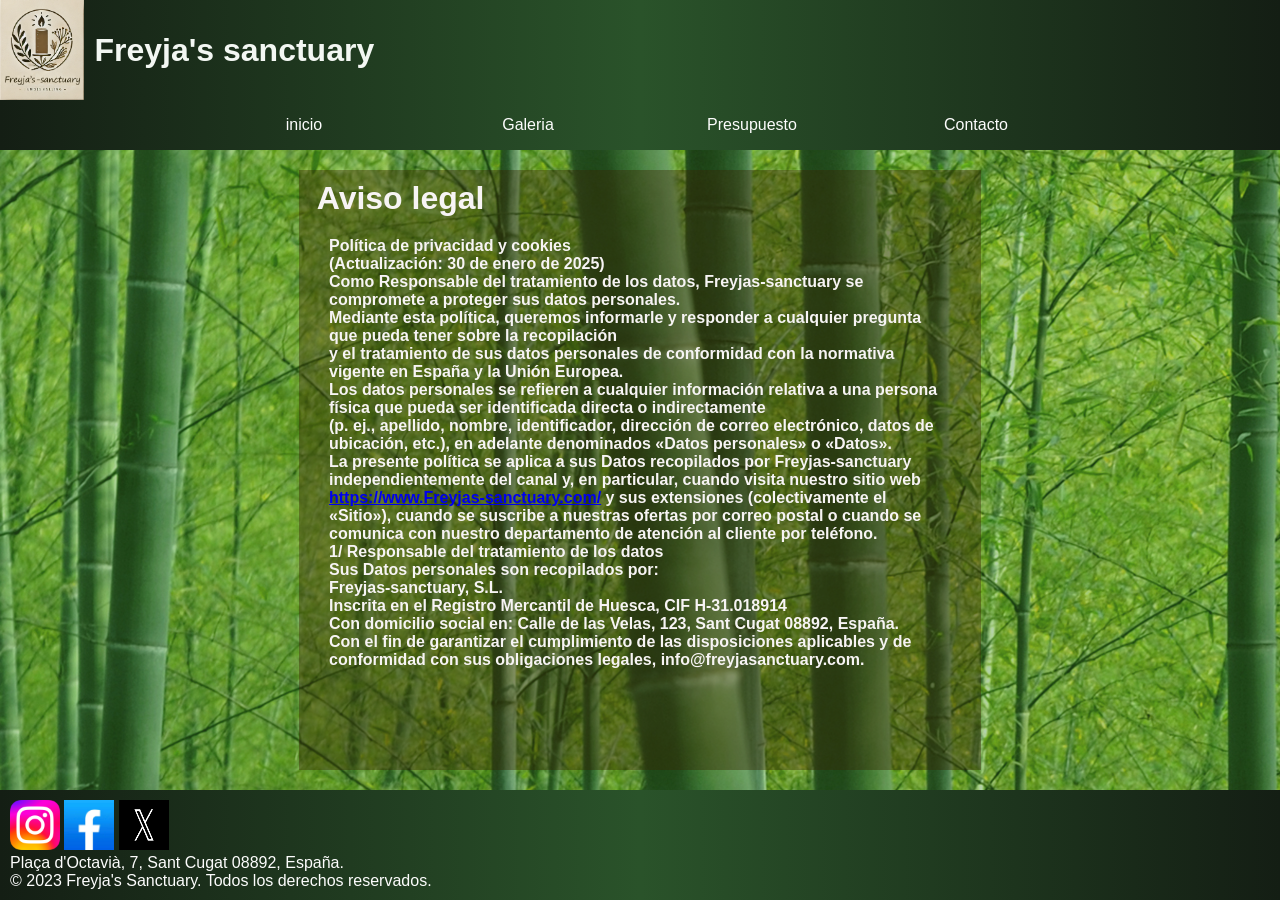
==== views/avisoLegal.html @ cc0dfbd9 "Add files via upload" ====
<!DOCTYPE html>
<html lang="es">
<head>
    <meta charset="UTF-8">
    <meta name="viewport" content="width=device-width, initial-scale=1.0">
    <link rel="stylesheet" href="../css/estilos.css">
    <script src="../js/script.js" defer></script>
    <title>Freyja's Sanctuary</title>
</head>
<body>
    <header>
        <div class="logoCont">
            <img class="logo" src="../imagenes/logo.png" alt="Logo de Freyja's sanctuary" width="84" height="100">
            <h1>Freyja's sanctuary</h1>
        </div>
    </header>

    <nav>
        <div class="navbar">
            <a href="../index.html">inicio</a>
            <a href="galeria.html">Galeria</a>
            <a href="presupuesto.html">Presupuesto</a>
            <a href="contacto.html">Contacto</a>
        </div>
    </nav>

    <div class="contPresu">
        <div class="divCont">
         <h1><b>&nbsp;Aviso legal</b></h1>
            <p class="plegal">Política de privacidad y cookies <br>
                (Actualización: 30 de enero de 2025)<br>
                
                Como Responsable del tratamiento de los datos, Freyjas-sanctuary se compromete a proteger sus datos personales.<br>
                Mediante esta política, queremos informarle y responder a cualquier pregunta que pueda tener sobre la recopilación <br>
                y el tratamiento de sus datos personales de conformidad con la normativa vigente en España y la Unión Europea. <br>
                Los datos personales se refieren a cualquier información relativa a una persona física que pueda ser identificada directa o indirectamente <br>
                (p. ej., apellido, nombre, identificador, dirección de correo electrónico, datos de ubicación, etc.), en adelante denominados «Datos personales» o «Datos». <br>
                La presente política se aplica a sus Datos recopilados por Freyjas-sanctuary independientemente del canal y, en particular, cuando visita nuestro sitio web <a href="../Index.html">https://www.Freyjas-sanctuary.com/</a> y sus extensiones (colectivamente el «Sitio»), cuando se suscribe a nuestras ofertas por correo postal o cuando se comunica con nuestro departamento de atención al cliente por teléfono.<br>                    
                
                1/ Responsable del tratamiento de los datos<br>
                Sus Datos personales son recopilados por: <br>
                Freyjas-sanctuary, S.L.<br>
                Inscrita en el Registro Mercantil de Huesca, CIF H-31.018914<br> 
                Con domicilio social en: Calle de las Velas, 123, Sant Cugat 08892, España.<br> 
                Con el fin de garantizar el cumplimiento de las disposiciones aplicables y de conformidad con sus obligaciones legales, info@freyjasanctuary.com.<br>     
            </p>   <br><br><br>  
        </div>
    </div>

    <footer>
        <div>
            <a href="https://www.instagram.com/">
            <img src="../imagenes/Instagram_logo_2022.jpg.webp" alt="instagram" title="instagram" width="50" height="50">
            </a>
            <a href="https://www.facebook.com/">
            <img src="../imagenes/facebook.jpg" alt="facebook" title="facebook" width="50" height="50">
            </a>
            <a href="https://twitter.com/">
            <img src="../imagenes/twiter.png" alt="twitter" title="twitter" width="50" height="50">
            </a>
            <a href="contacto.html"><p>Plaça d'Octavià, 7, Sant Cugat 08892, España.</p></a>
            <a href="avisoLegal.html"><p>&copy; 2023 Freyja's Sanctuary. Todos los derechos reservados.</p></a>
        </div>
    </footer>
    
</body>
</html>
---- css/estilos.css ----
*{
    margin: 0;
    padding: 0;
    box-sizing: border-box;
}

body {    
    font-family: Arial, Helvetica, sans-serif;
    display: flex;
    flex-direction: column; /*header, nav, etc. en columna */
    background-image: url(../imagenes/fondoBambu.png);
    height: 100vh; 
    margin: 0;
    padding: 0;
}

header {  
    background: linear-gradient(to right, #141E14, #2A532A, #141E14);
    position: sticky;
    top: 0;
    height: 100px;
    z-index: 1000;
}

header h1 {
    margin-left: 10px;
    color: rgb(243, 247, 243);
}


nav{
    background: linear-gradient(to right, #141E14, #2A532A, #141E14);
    display: flex;
    width: 100%;
    justify-content: center;
    align-items: center;
    height: 50px;
    position: sticky;
    top: 100px;
    z-index: 999;
}

nav a{
    padding: 15px;
    width: 100%;
    color: rgb(253, 253, 253);
    text-decoration: none;
    text-align: center;
    align-self: center;
}
nav a:hover{
    background-color: #1EBD1E;
    color: rgb(20, 30, 20);
    text-decoration: none;
    text-align: center;
}

aside{
    flex: 10%;
    background-color: #f4f4f4; /* Color de fondo opcional */
    padding: 10px;
    box-shadow: 2px 0 5px rgba(0, 0, 0, 0.1); /* Sombra opcional */
}

main{
    flex: 90%; /* Ocupa el resto del espacio disponible */
    padding: 20px;
}

footer{
    background: linear-gradient(to right, #141E14, #2A532A, #141E14);
    width: 100%;
    padding: 10px;
    margin-top: auto; /* Empuja el footer al final */
}
footer a{
    color: rgb(253, 253, 253);
    text-decoration: none;
}

form{
    display: flex;
    flex-direction: column;
}

button, input[type="radio"]{ /*Cambia el cursor */
    cursor: pointer;
}
/*-----------CLASES-----------*/

.logoCont{
    display: flex;
    align-items: center;
}
.logo{
    height: 100px;
    width: 84.41px;
}
.navbar{
    display: flex;
    width: 70%;
    list-style: none;
    position: sticky;
}
.btN{
    padding: 10px 20px;
    margin: 5px;
    background-color: #4dbd2c;
    border: none;
    color: white;
    cursor: pointer;
    border-radius: 5px;
}
.btN.ocultar{
    background-color: #e62d2d;
}

.tituloSeccion{
    text-align:center;
    margin-top: 30px;
}
.selec{
    text-decoration: underline;
    color: #00E900;
}
.contenedorPrincipal {
    display: flex; /* Coloca el aside y el main en fila */
    flex-direction: row; /* Asegura que aside esté a la izquierda y main a la derecha */
    width: 100%;
    flex: 1;
    background-color: rgba(255,255,255,0.2);
}

.contenedor {
    display: flex;
    flex-wrap: wrap;
    justify-content: center;
    align-items: center;
    gap: 10px;
    margin-top: 20px;
}

.contenedor img {
    width: 150px;
    height: 200px;
    text-align: center;
    justify-content: center;
    align-items: center;
}
.velasGaleria {
    width: 100%;
    height: 100%;
    margin: 5px;
}

/*CLASES PRESUPUESTOS*/
.contPresu{
    display: flex;
    flex-direction: column;
    background-color: rgba(67, 143, 44, 0.4);
    flex: 1; /* Ocupa el espacio disponible */
    padding: 20px;
}
.contPresu form {
    margin-left: 20px;
    padding: 10px;
}
.contPresu h3{
    text-align: center;
    margin-bottom: 5px;
    padding-top: 15px;
    color: rgb(236, 235, 234);
}
.radio-linea { /*Hace que se alineen los radio buttons y el texto*/
    display: flex;
    align-items: center;
    gap: 10px;
    margin-bottom: 10px;
}

.formularios-container {
    display: flex;
    flex-direction: column;
    gap: 20px;
    width: 70%;
    color: rgb(247, 244, 244);
    background-color: rgba(56, 35, 4, 0.4);
    margin: 0 auto;
    justify-content: center;
    align-items: stretch;
}
.formularios-container .bloques-row {
    display: flex;
    gap: 100px;
    justify-content: center;
    width: 100%;
}
.formularios-container ul{
    list-style: none;
}
.formularios-container ul li{
    margin-left: 10px;
    padding: 2px;
    font-size: 13px;
}

.bloque-formulario1 {
    padding-top: 15px;
    padding-left: 150px;
    width: 500px;
    line-height: 1.4;
}
.bloque-formulario2 {
    flex: 1;
    min-width: 400px;
    margin-top: 20px;
    margin-left: 120px;
    padding-right: 20%;
    width: 30%;
    line-height: 1.3;
}
.bloque-formulario2 form {
    text-align: left;
}

.contPresu button[type="submit"], button[type="reset"] {
    border-radius: 20%;
    background-color: rgb(221, 221, 66);
    width: 80px;
    height: 20px;
    margin: 5px;
}

.contBoto {
    display: flex;
    flex-direction: row;
    gap: 10px;
    justify-content: flex-start;
    align-items: center;
}
.check {
    margin-top: 20px;
    font-size: 13px;
    color: rgb(0, 0, 0);
    text-decoration-line: underline;
    font-weight: bold;
}
.plegal{
    text-align: left;
    font-weight: bold;
    padding: 20px;
}
/*----------------CONTACTO*/
.divCont{
    font-family: Arial, Helvetica, sans-serif;
    width: 55%;
    height: 100%;
    padding: 10px;
    color: rgb(247, 244, 244);
    background-color: rgba(56, 35, 4, 0.4);
    margin: 0 auto;
    justify-content: center;
}

/*-------------IDENTIFICADORES-------------*/

#asidePresentacion{
    flex: 30%;
    padding: 20px;
}
#sections{
    flex: 70%;
    padding: 20px;
}

#galeriaIndex{
    align-items: center;
    display: flex;
} /* Ajustes para la estructura general con aside y main en fila */


#sobreNosotrosEmpresa{
    display: flex;
    flex-direction: column;
    text-align  : center;
}
#proyectos{
    display: flex;
    flex-direction: column;
    text-align  : center;
}
#noticiasRelacionadas{
    display: flex;
    flex-direction: column;
}
#conMap{
    color: black;
}
#map {
    width: 90%;
    height: 400px;  
    padding: 20px;
    margin: 10px;
}
#textBox {
    width: 100%;
    height: 100px;
    resize: vertical; /* Permite redimensionar verticalmente */
}

#cForm {
    display: flex;
    flex-direction: row;
    gap: 20px;
    width: 100%;
    margin: 0;
    align-items: flex-start;
}
/*
#cargarNoticia1, #cargarNoticia2 {
    padding: 10px 20px;
    margin: 5px;
    background-color: #4dbd2c;
    border: none;
    color: white;
    cursor: pointer;
    border-radius: 5px;
}*/
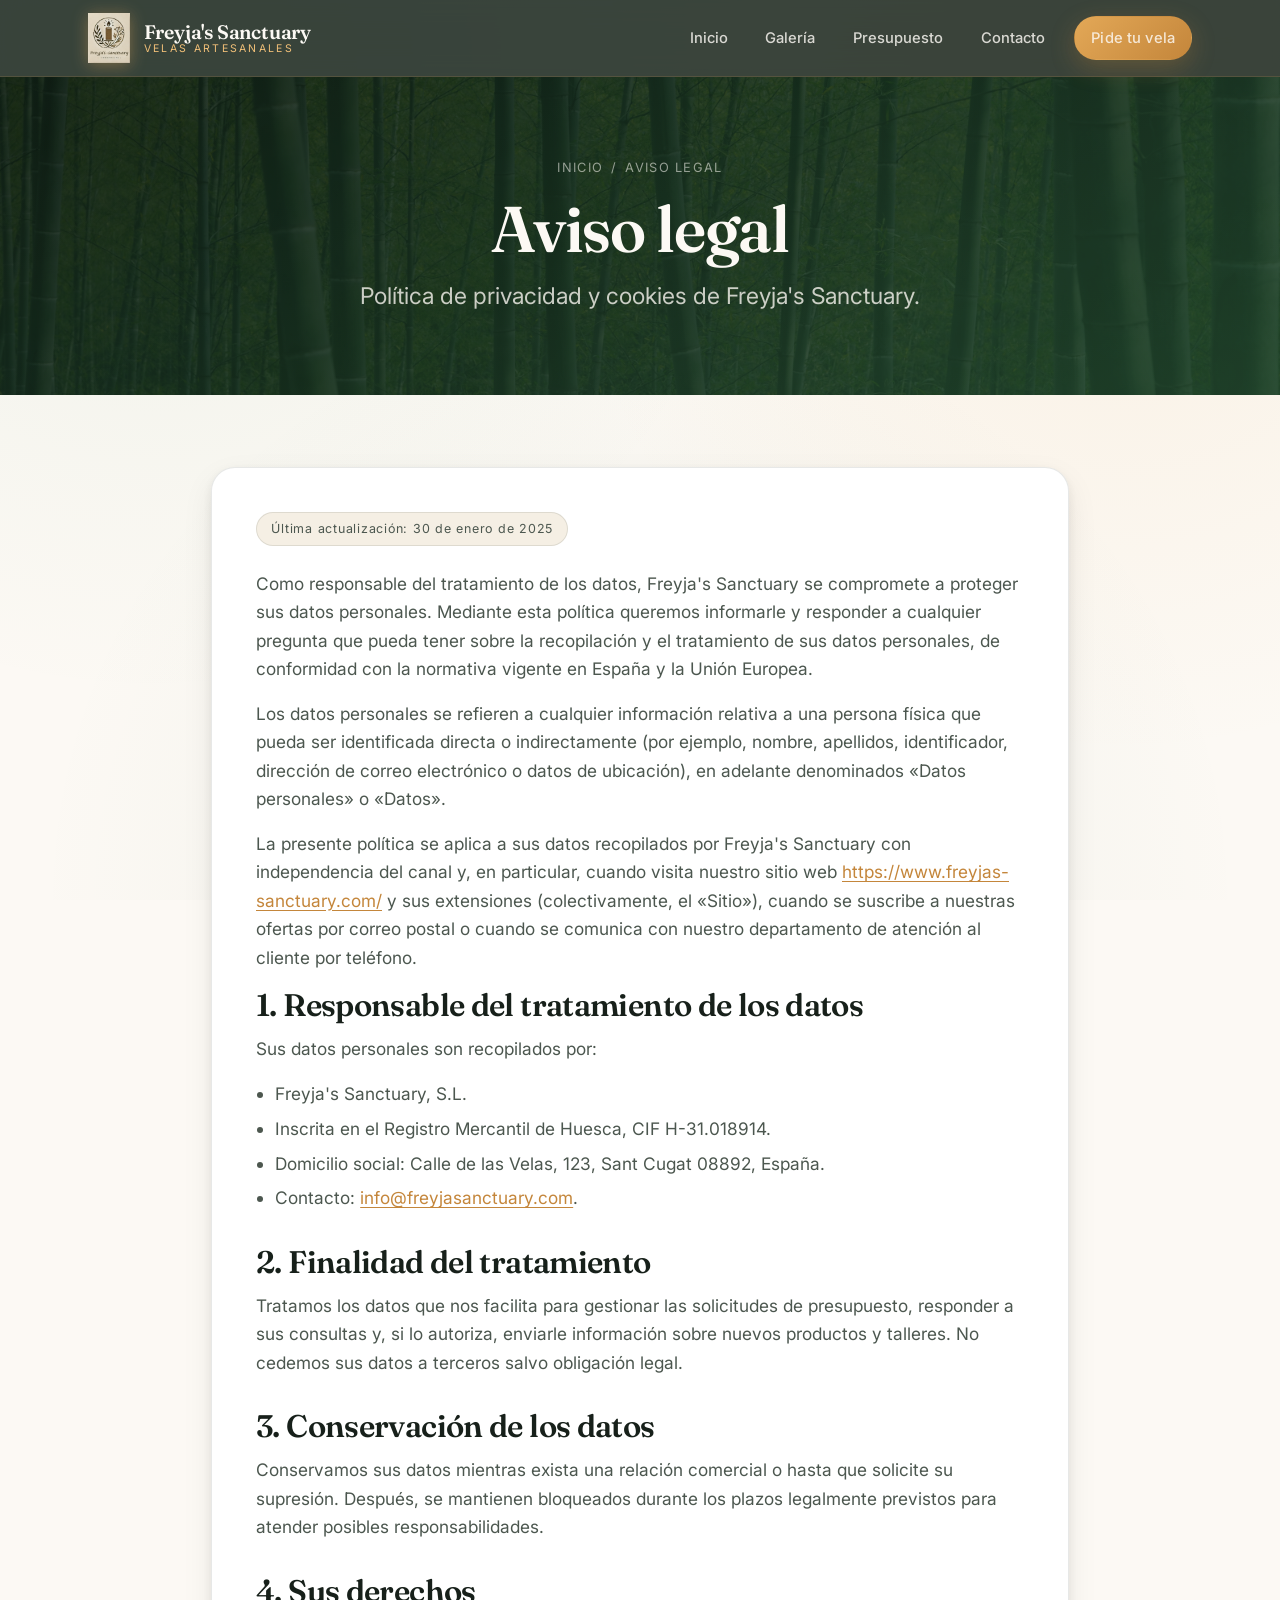
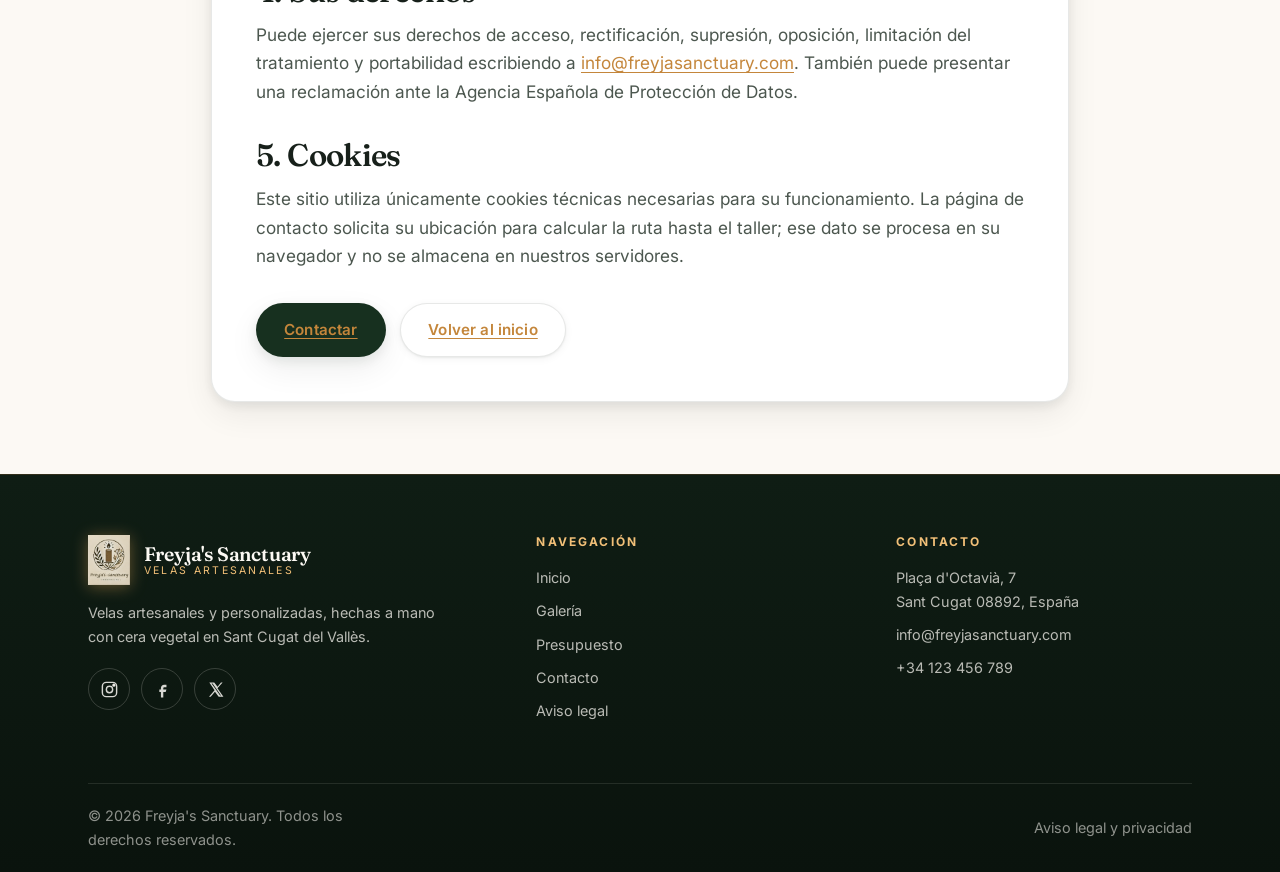
==== commit d094079f: "Modernizar proyecto" ====
--- a/views/avisoLegal.html
+++ b/views/avisoLegal.html
@@ -1,67 +1,180 @@
-<!DOCTYPE html>
-<html lang="es">
-<head>
-    <meta charset="UTF-8">
-    <meta name="viewport" content="width=device-width, initial-scale=1.0">
-    <link rel="stylesheet" href="../css/estilos.css">
-    <script src="../js/script.js" defer></script>
-    <title>Freyja's Sanctuary</title>
-</head>
-<body>
-    <header>
-        <div class="logoCont">
-            <img class="logo" src="../imagenes/logo.png" alt="Logo de Freyja's sanctuary" width="84" height="100">
-            <h1>Freyja's sanctuary</h1>
-        </div>
-    </header>
-
-    <nav>
-        <div class="navbar">
-            <a href="../index.html">inicio</a>
-            <a href="galeria.html">Galeria</a>
-            <a href="presupuesto.html">Presupuesto</a>
-            <a href="contacto.html">Contacto</a>
-        </div>
-    </nav>
-
-    <div class="contPresu">
-        <div class="divCont">
-         <h1><b>&nbsp;Aviso legal</b></h1>
-            <p class="plegal">Política de privacidad y cookies <br>
-                (Actualización: 30 de enero de 2025)<br>
-                
-                Como Responsable del tratamiento de los datos, Freyjas-sanctuary se compromete a proteger sus datos personales.<br>
-                Mediante esta política, queremos informarle y responder a cualquier pregunta que pueda tener sobre la recopilación <br>
-                y el tratamiento de sus datos personales de conformidad con la normativa vigente en España y la Unión Europea. <br>
-                Los datos personales se refieren a cualquier información relativa a una persona física que pueda ser identificada directa o indirectamente <br>
-                (p. ej., apellido, nombre, identificador, dirección de correo electrónico, datos de ubicación, etc.), en adelante denominados «Datos personales» o «Datos». <br>
-                La presente política se aplica a sus Datos recopilados por Freyjas-sanctuary independientemente del canal y, en particular, cuando visita nuestro sitio web <a href="../Index.html">https://www.Freyjas-sanctuary.com/</a> y sus extensiones (colectivamente el «Sitio»), cuando se suscribe a nuestras ofertas por correo postal o cuando se comunica con nuestro departamento de atención al cliente por teléfono.<br>                    
-                
-                1/ Responsable del tratamiento de los datos<br>
-                Sus Datos personales son recopilados por: <br>
-                Freyjas-sanctuary, S.L.<br>
-                Inscrita en el Registro Mercantil de Huesca, CIF H-31.018914<br> 
-                Con domicilio social en: Calle de las Velas, 123, Sant Cugat 08892, España.<br> 
-                Con el fin de garantizar el cumplimiento de las disposiciones aplicables y de conformidad con sus obligaciones legales, info@freyjasanctuary.com.<br>     
-            </p>   <br><br><br>  
-        </div>
-    </div>
-
-    <footer>
-        <div>
-            <a href="https://www.instagram.com/">
-            <img src="../imagenes/Instagram_logo_2022.jpg.webp" alt="instagram" title="instagram" width="50" height="50">
-            </a>
-            <a href="https://www.facebook.com/">
-            <img src="../imagenes/facebook.jpg" alt="facebook" title="facebook" width="50" height="50">
-            </a>
-            <a href="https://twitter.com/">
-            <img src="../imagenes/twiter.png" alt="twitter" title="twitter" width="50" height="50">
-            </a>
-            <a href="contacto.html"><p>Plaça d'Octavià, 7, Sant Cugat 08892, España.</p></a>
-            <a href="avisoLegal.html"><p>&copy; 2023 Freyja's Sanctuary. Todos los derechos reservados.</p></a>
-        </div>
-    </footer>
-    
-</body>
-</html>+<!DOCTYPE html>
+<html lang="es">
+<head>
+    <meta charset="UTF-8">
+    <meta name="viewport" content="width=device-width, initial-scale=1.0">
+    <meta name="description" content="Aviso legal, política de privacidad y cookies de Freyja's Sanctuary.">
+    <link rel="icon" href="../imagenes/logo.png">
+    <link rel="preconnect" href="https://fonts.googleapis.com">
+    <link rel="preconnect" href="https://fonts.gstatic.com" crossorigin>
+    <link rel="stylesheet" href="https://fonts.googleapis.com/css2?family=Fraunces:ital,opsz,wght@0,9..144,400..700;1,9..144,400..700&family=Inter:wght@300;400;500;600;700&display=swap">
+    <link rel="stylesheet" href="../css/estilos.css">
+    <script src="../js/script.js" defer></script>
+    <script src="../js/ui.js" defer></script>
+    <title>Aviso legal — Freyja's Sanctuary</title>
+</head>
+<body>
+
+    <header class="cabecera">
+        <div class="envoltorio cabecera-inner">
+            <a class="marca" href="../index.html">
+                <img src="../imagenes/logo.png" alt="Logo de Freyja's Sanctuary" width="84" height="100">
+                <span class="marca-texto">
+                    <span class="marca-nombre">Freyja's Sanctuary</span>
+                    <span class="marca-lema">Velas artesanales</span>
+                </span>
+            </a>
+
+            <button class="nav-toggle" type="button" aria-label="Abrir menú" aria-expanded="false" aria-controls="navPrincipal">
+                <span></span><span></span><span></span>
+            </button>
+
+            <nav class="nav-principal" id="navPrincipal" aria-label="Navegación principal">
+                <a href="../index.html">Inicio</a>
+                <a href="galeria.html">Galería</a>
+                <a href="presupuesto.html">Presupuesto</a>
+                <a href="contacto.html">Contacto</a>
+                <a class="boton boton--primario boton--pequeno nav-cta" href="presupuesto.html">Pide tu vela</a>
+            </nav>
+        </div>
+    </header>
+
+    <main class="contenido-principal">
+
+        <section class="cabecera-pagina">
+            <div class="envoltorio">
+                <nav class="migas" aria-label="Migas de pan">
+                    <a href="../index.html">Inicio</a>
+                    <span>/</span>
+                    <span>Aviso legal</span>
+                </nav>
+                <h1>Aviso legal</h1>
+                <p class="entradilla">Política de privacidad y cookies de Freyja's Sanctuary.</p>
+            </div>
+        </section>
+
+        <div class="contPresu">
+            <div class="panel texto-legal revelar">
+                <span class="aviso-fecha">Última actualización: 30 de enero de 2025</span>
+
+                <p>
+                    Como responsable del tratamiento de los datos, Freyja's Sanctuary se compromete a proteger sus datos
+                    personales. Mediante esta política queremos informarle y responder a cualquier pregunta que pueda tener
+                    sobre la recopilación y el tratamiento de sus datos personales, de conformidad con la normativa vigente
+                    en España y la Unión Europea.
+                </p>
+
+                <p>
+                    Los datos personales se refieren a cualquier información relativa a una persona física que pueda ser
+                    identificada directa o indirectamente (por ejemplo, nombre, apellidos, identificador, dirección de correo
+                    electrónico o datos de ubicación), en adelante denominados «Datos personales» o «Datos».
+                </p>
+
+                <p>
+                    La presente política se aplica a sus datos recopilados por Freyja's Sanctuary con independencia del canal
+                    y, en particular, cuando visita nuestro sitio web
+                    <a href="../index.html">https://www.freyjas-sanctuary.com/</a> y sus extensiones (colectivamente, el «Sitio»),
+                    cuando se suscribe a nuestras ofertas por correo postal o cuando se comunica con nuestro departamento de
+                    atención al cliente por teléfono.
+                </p>
+
+                <h2>1. Responsable del tratamiento de los datos</h2>
+                <p>Sus datos personales son recopilados por:</p>
+                <ul>
+                    <li>Freyja's Sanctuary, S.L.</li>
+                    <li>Inscrita en el Registro Mercantil de Huesca, CIF H-31.018914.</li>
+                    <li>Domicilio social: Calle de las Velas, 123, Sant Cugat 08892, España.</li>
+                    <li>Contacto: <a href="mailto:info@freyjasanctuary.com">info@freyjasanctuary.com</a>.</li>
+                </ul>
+
+                <h2>2. Finalidad del tratamiento</h2>
+                <p>
+                    Tratamos los datos que nos facilita para gestionar las solicitudes de presupuesto, responder a sus
+                    consultas y, si lo autoriza, enviarle información sobre nuevos productos y talleres. No cedemos sus datos
+                    a terceros salvo obligación legal.
+                </p>
+
+                <h2>3. Conservación de los datos</h2>
+                <p>
+                    Conservamos sus datos mientras exista una relación comercial o hasta que solicite su supresión. Después,
+                    se mantienen bloqueados durante los plazos legalmente previstos para atender posibles responsabilidades.
+                </p>
+
+                <h2>4. Sus derechos</h2>
+                <p>
+                    Puede ejercer sus derechos de acceso, rectificación, supresión, oposición, limitación del tratamiento y
+                    portabilidad escribiendo a <a href="mailto:info@freyjasanctuary.com">info@freyjasanctuary.com</a>.
+                    También puede presentar una reclamación ante la Agencia Española de Protección de Datos.
+                </p>
+
+                <h2>5. Cookies</h2>
+                <p>
+                    Este sitio utiliza únicamente cookies técnicas necesarias para su funcionamiento. La página de contacto
+                    solicita su ubicación para calcular la ruta hasta el taller; ese dato se procesa en su navegador y no se
+                    almacena en nuestros servidores.
+                </p>
+
+                <div class="hero-acciones" style="margin-top: 2rem;">
+                    <a class="boton boton--oscuro" href="contacto.html">Contactar</a>
+                    <a class="boton boton--claro" href="../index.html">Volver al inicio</a>
+                </div>
+            </div>
+        </div>
+
+    </main>
+
+    <footer class="pie">
+        <div class="envoltorio">
+            <div class="pie-inner">
+                <div class="pie-marca">
+                    <a class="marca" href="../index.html">
+                        <img src="../imagenes/logo.png" alt="Logo de Freyja's Sanctuary" width="84" height="100">
+                        <span class="marca-texto">
+                            <span class="marca-nombre">Freyja's Sanctuary</span>
+                            <span class="marca-lema">Velas artesanales</span>
+                        </span>
+                    </a>
+                    <p>Velas artesanales y personalizadas, hechas a mano con cera vegetal en Sant Cugat del Vallès.</p>
+                    <div class="redes">
+                        <a href="https://www.instagram.com/" title="Instagram" aria-label="Instagram" target="_blank" rel="noopener">
+                            <svg viewBox="0 0 24 24" fill="none" stroke="currentColor" stroke-width="1.8" stroke-linecap="round" stroke-linejoin="round" aria-hidden="true"><rect x="3" y="3" width="18" height="18" rx="5"/><circle cx="12" cy="12" r="4"/><circle cx="17.5" cy="6.5" r="1.2" fill="currentColor"/></svg>
+                        </a>
+                        <a href="https://www.facebook.com/" title="Facebook" aria-label="Facebook" target="_blank" rel="noopener">
+                            <svg viewBox="0 0 24 24" fill="currentColor" aria-hidden="true"><path d="M14 9h3V6h-3c-2.2 0-4 1.8-4 4v2H8v3h2v7h3v-7h3l1-3h-4v-2c0-.6.4-1 1-1Z"/></svg>
+                        </a>
+                        <a href="https://twitter.com/" title="Twitter" aria-label="Twitter" target="_blank" rel="noopener">
+                            <svg viewBox="0 0 24 24" fill="currentColor" aria-hidden="true"><path d="M18.9 3H21l-6.5 7.4L22 21h-6l-4.7-6.1L5.9 21H3.8l7-8-6.6-10h6.2l4.2 5.6ZM17.8 19.5h1.2L8.3 4.4H7Z"/></svg>
+                        </a>
+                    </div>
+                </div>
+
+                <div>
+                    <h4>Navegación</h4>
+                    <ul class="pie-enlaces">
+                        <li><a href="../index.html">Inicio</a></li>
+                        <li><a href="galeria.html">Galería</a></li>
+                        <li><a href="presupuesto.html">Presupuesto</a></li>
+                        <li><a href="contacto.html">Contacto</a></li>
+                        <li><a href="avisoLegal.html">Aviso legal</a></li>
+                    </ul>
+                </div>
+
+                <div>
+                    <h4>Contacto</h4>
+                    <ul class="pie-enlaces">
+                        <li><a href="contacto.html">Plaça d'Octavià, 7<br>Sant Cugat 08892, España</a></li>
+                        <li><a href="mailto:info@freyjasanctuary.com">info@freyjasanctuary.com</a></li>
+                        <li><a href="tel:+34123456789">+34 123 456 789</a></li>
+                    </ul>
+                </div>
+            </div>
+
+            <div class="pie-base">
+                <p>&copy; 2026 Freyja's Sanctuary. Todos los derechos reservados.</p>
+                <p><a href="avisoLegal.html">Aviso legal y privacidad</a></p>
+            </div>
+        </div>
+    </footer>
+
+</body>
+</html>
--- a/css/estilos.css
+++ b/css/estilos.css
@@ -1,328 +1,1394 @@
-*{
-    margin: 0;
-    padding: 0;
-    box-sizing: border-box;
-}
-
-body {    
-    font-family: Arial, Helvetica, sans-serif;
-    display: flex;
-    flex-direction: column; /*header, nav, etc. en columna */
-    background-image: url(../imagenes/fondoBambu.png);
-    height: 100vh; 
-    margin: 0;
-    padding: 0;
-}
-
-header {  
-    background: linear-gradient(to right, #141E14, #2A532A, #141E14);
-    position: sticky;
-    top: 0;
-    height: 100px;
-    z-index: 1000;
-}
-
-header h1 {
-    margin-left: 10px;
-    color: rgb(243, 247, 243);
-}
-
-
-nav{
-    background: linear-gradient(to right, #141E14, #2A532A, #141E14);
-    display: flex;
-    width: 100%;
-    justify-content: center;
-    align-items: center;
-    height: 50px;
-    position: sticky;
-    top: 100px;
-    z-index: 999;
-}
-
-nav a{
-    padding: 15px;
-    width: 100%;
-    color: rgb(253, 253, 253);
-    text-decoration: none;
-    text-align: center;
-    align-self: center;
-}
-nav a:hover{
-    background-color: #1EBD1E;
-    color: rgb(20, 30, 20);
-    text-decoration: none;
-    text-align: center;
-}
-
-aside{
-    flex: 10%;
-    background-color: #f4f4f4; /* Color de fondo opcional */
-    padding: 10px;
-    box-shadow: 2px 0 5px rgba(0, 0, 0, 0.1); /* Sombra opcional */
-}
-
-main{
-    flex: 90%; /* Ocupa el resto del espacio disponible */
-    padding: 20px;
-}
-
-footer{
-    background: linear-gradient(to right, #141E14, #2A532A, #141E14);
-    width: 100%;
-    padding: 10px;
-    margin-top: auto; /* Empuja el footer al final */
-}
-footer a{
-    color: rgb(253, 253, 253);
-    text-decoration: none;
-}
-
-form{
-    display: flex;
-    flex-direction: column;
-}
-
-button, input[type="radio"]{ /*Cambia el cursor */
-    cursor: pointer;
-}
-/*-----------CLASES-----------*/
-
-.logoCont{
-    display: flex;
-    align-items: center;
-}
-.logo{
-    height: 100px;
-    width: 84.41px;
-}
-.navbar{
-    display: flex;
-    width: 70%;
-    list-style: none;
-    position: sticky;
-}
-.btN{
-    padding: 10px 20px;
-    margin: 5px;
-    background-color: #4dbd2c;
-    border: none;
-    color: white;
-    cursor: pointer;
-    border-radius: 5px;
-}
-.btN.ocultar{
-    background-color: #e62d2d;
-}
-
-.tituloSeccion{
-    text-align:center;
-    margin-top: 30px;
-}
-.selec{
-    text-decoration: underline;
-    color: #00E900;
-}
-.contenedorPrincipal {
-    display: flex; /* Coloca el aside y el main en fila */
-    flex-direction: row; /* Asegura que aside esté a la izquierda y main a la derecha */
-    width: 100%;
-    flex: 1;
-    background-color: rgba(255,255,255,0.2);
-}
-
-.contenedor {
-    display: flex;
-    flex-wrap: wrap;
-    justify-content: center;
-    align-items: center;
-    gap: 10px;
-    margin-top: 20px;
-}
-
-.contenedor img {
-    width: 150px;
-    height: 200px;
-    text-align: center;
-    justify-content: center;
-    align-items: center;
-}
-.velasGaleria {
-    width: 100%;
-    height: 100%;
-    margin: 5px;
-}
-
-/*CLASES PRESUPUESTOS*/
-.contPresu{
-    display: flex;
-    flex-direction: column;
-    background-color: rgba(67, 143, 44, 0.4);
-    flex: 1; /* Ocupa el espacio disponible */
-    padding: 20px;
-}
-.contPresu form {
-    margin-left: 20px;
-    padding: 10px;
-}
-.contPresu h3{
-    text-align: center;
-    margin-bottom: 5px;
-    padding-top: 15px;
-    color: rgb(236, 235, 234);
-}
-.radio-linea { /*Hace que se alineen los radio buttons y el texto*/
-    display: flex;
-    align-items: center;
-    gap: 10px;
-    margin-bottom: 10px;
-}
-
-.formularios-container {
-    display: flex;
-    flex-direction: column;
-    gap: 20px;
-    width: 70%;
-    color: rgb(247, 244, 244);
-    background-color: rgba(56, 35, 4, 0.4);
-    margin: 0 auto;
-    justify-content: center;
-    align-items: stretch;
-}
-.formularios-container .bloques-row {
-    display: flex;
-    gap: 100px;
-    justify-content: center;
-    width: 100%;
-}
-.formularios-container ul{
-    list-style: none;
-}
-.formularios-container ul li{
-    margin-left: 10px;
-    padding: 2px;
-    font-size: 13px;
-}
-
-.bloque-formulario1 {
-    padding-top: 15px;
-    padding-left: 150px;
-    width: 500px;
-    line-height: 1.4;
-}
-.bloque-formulario2 {
-    flex: 1;
-    min-width: 400px;
-    margin-top: 20px;
-    margin-left: 120px;
-    padding-right: 20%;
-    width: 30%;
-    line-height: 1.3;
-}
-.bloque-formulario2 form {
-    text-align: left;
-}
-
-.contPresu button[type="submit"], button[type="reset"] {
-    border-radius: 20%;
-    background-color: rgb(221, 221, 66);
-    width: 80px;
-    height: 20px;
-    margin: 5px;
-}
-
-.contBoto {
-    display: flex;
-    flex-direction: row;
-    gap: 10px;
-    justify-content: flex-start;
-    align-items: center;
-}
-.check {
-    margin-top: 20px;
-    font-size: 13px;
-    color: rgb(0, 0, 0);
-    text-decoration-line: underline;
-    font-weight: bold;
-}
-.plegal{
-    text-align: left;
-    font-weight: bold;
-    padding: 20px;
-}
-/*----------------CONTACTO*/
-.divCont{
-    font-family: Arial, Helvetica, sans-serif;
-    width: 55%;
-    height: 100%;
-    padding: 10px;
-    color: rgb(247, 244, 244);
-    background-color: rgba(56, 35, 4, 0.4);
-    margin: 0 auto;
-    justify-content: center;
-}
-
-/*-------------IDENTIFICADORES-------------*/
-
-#asidePresentacion{
-    flex: 30%;
-    padding: 20px;
-}
-#sections{
-    flex: 70%;
-    padding: 20px;
-}
-
-#galeriaIndex{
-    align-items: center;
-    display: flex;
-} /* Ajustes para la estructura general con aside y main en fila */
-
-
-#sobreNosotrosEmpresa{
-    display: flex;
-    flex-direction: column;
-    text-align  : center;
-}
-#proyectos{
-    display: flex;
-    flex-direction: column;
-    text-align  : center;
-}
-#noticiasRelacionadas{
-    display: flex;
-    flex-direction: column;
-}
-#conMap{
-    color: black;
-}
-#map {
-    width: 90%;
-    height: 400px;  
-    padding: 20px;
-    margin: 10px;
-}
-#textBox {
-    width: 100%;
-    height: 100px;
-    resize: vertical; /* Permite redimensionar verticalmente */
-}
-
-#cForm {
-    display: flex;
-    flex-direction: row;
-    gap: 20px;
-    width: 100%;
-    margin: 0;
-    align-items: flex-start;
-}
-/*
-#cargarNoticia1, #cargarNoticia2 {
-    padding: 10px 20px;
-    margin: 5px;
-    background-color: #4dbd2c;
-    border: none;
-    color: white;
-    cursor: pointer;
-    border-radius: 5px;
-}*/+/* ============================================================
+   Freyja's Sanctuary — hoja de estilos principal
+   Sistema de diseño: tokens, layout, componentes, utilidades
+   ============================================================ */
+
+/* -------------------- 1. TOKENS -------------------- */
+:root {
+    /* Verdes (identidad, bosque nórdico) */
+    --verde-950: #0A130D;
+    --verde-900: #0F1D14;
+    --verde-800: #17301F;
+    --verde-700: #22452D;
+    --verde-600: #2F6040;
+    --verde-500: #418A57;
+    --verde-300: #8FC7A2;
+
+    /* Ámbar (llama, cera, calidez) */
+    --ambar-600: #C4863B;
+    --ambar-500: #E3A857;
+    --ambar-400: #F2C078;
+    --ambar-200: #F8DFB6;
+
+    /* Neutros cálidos */
+    --crema-50: #FCF9F4;
+    --crema-100: #F5EFE4;
+    --crema-200: #E9DFCD;
+    --tinta: #17201A;
+    --tinta-70: #4C574F;
+    --tinta-50: #7A857D;
+
+    /* Roles semánticos */
+    --fondo: var(--crema-50);
+    --superficie: #FFFFFF;
+    --superficie-alt: var(--crema-100);
+    --borde: rgba(23, 32, 26, 0.10);
+    --texto: var(--tinta);
+    --texto-suave: var(--tinta-70);
+    --acento: var(--ambar-600);
+
+    /* Tipografía */
+    --fuente-display: "Fraunces", Georgia, serif;
+    --fuente-texto: "Inter", "Segoe UI", system-ui, -apple-system, sans-serif;
+
+    /* Escala fluida */
+    --paso--1: clamp(0.83rem, 0.8rem + 0.15vw, 0.9rem);
+    --paso-0: clamp(1rem, 0.96rem + 0.2vw, 1.08rem);
+    --paso-1: clamp(1.2rem, 1.12rem + 0.4vw, 1.45rem);
+    --paso-2: clamp(1.5rem, 1.35rem + 0.75vw, 2rem);
+    --paso-3: clamp(1.9rem, 1.6rem + 1.4vw, 2.9rem);
+    --paso-4: clamp(2.4rem, 1.8rem + 2.8vw, 4.4rem);
+
+    /* Espaciado y forma */
+    --radio-s: 8px;
+    --radio-m: 14px;
+    --radio-l: 24px;
+    --radio-xl: 32px;
+    --ancho-max: 1200px;
+    --gutter: clamp(1.25rem, 4vw, 3rem);
+
+    /* Sombras */
+    --sombra-s: 0 1px 2px rgba(15, 29, 20, 0.06), 0 2px 8px rgba(15, 29, 20, 0.05);
+    --sombra-m: 0 4px 12px rgba(15, 29, 20, 0.08), 0 12px 32px rgba(15, 29, 20, 0.07);
+    --sombra-l: 0 12px 28px rgba(15, 29, 20, 0.12), 0 32px 64px rgba(15, 29, 20, 0.10);
+    --sombra-ambar: 0 8px 24px rgba(196, 134, 59, 0.28);
+
+    /* Movimiento */
+    --ease: cubic-bezier(0.22, 1, 0.36, 1);
+    --rapido: 180ms var(--ease);
+    --medio: 320ms var(--ease);
+    --lento: 620ms var(--ease);
+
+    --alto-cabecera: 76px;
+}
+
+/* -------------------- 2. RESET -------------------- */
+*,
+*::before,
+*::after {
+    margin: 0;
+    padding: 0;
+    box-sizing: border-box;
+}
+
+html {
+    scroll-behavior: smooth;
+    scroll-padding-top: calc(var(--alto-cabecera) + 1rem);
+    -webkit-text-size-adjust: 100%;
+}
+
+body {
+    min-height: 100vh;
+    display: flex;
+    flex-direction: column;
+    font-family: var(--fuente-texto);
+    font-size: var(--paso-0);
+    line-height: 1.65;
+    color: var(--texto);
+    background-color: var(--fondo);
+    background-image:
+        radial-gradient(circle at 12% 8%, rgba(65, 138, 87, 0.07), transparent 45%),
+        radial-gradient(circle at 88% 22%, rgba(227, 168, 87, 0.10), transparent 42%),
+        radial-gradient(circle at 50% 100%, rgba(47, 96, 64, 0.06), transparent 55%);
+    background-attachment: fixed;
+    -webkit-font-smoothing: antialiased;
+}
+
+img,
+picture,
+svg {
+    display: block;
+    max-width: 100%;
+}
+
+a {
+    color: inherit;
+    text-decoration: none;
+}
+
+button,
+input,
+select,
+textarea {
+    font: inherit;
+    color: inherit;
+}
+
+button {
+    cursor: pointer;
+    background: none;
+    border: none;
+}
+
+:focus-visible {
+    outline: 3px solid var(--ambar-500);
+    outline-offset: 3px;
+    border-radius: 4px;
+}
+
+::selection {
+    background: var(--ambar-200);
+    color: var(--verde-900);
+}
+
+/* -------------------- 3. TIPOGRAFÍA -------------------- */
+h1, h2, h3, h4, h5 {
+    font-family: var(--fuente-display);
+    font-weight: 600;
+    line-height: 1.12;
+    letter-spacing: -0.02em;
+    text-wrap: balance;
+}
+
+h1 { font-size: var(--paso-4); }
+h2 { font-size: var(--paso-3); }
+h3 { font-size: var(--paso-2); }
+h4 { font-size: var(--paso-1); }
+
+p { text-wrap: pretty; }
+
+.antetitulo {
+    display: inline-flex;
+    align-items: center;
+    gap: 0.6rem;
+    font-family: var(--fuente-texto);
+    font-size: 0.75rem;
+    font-weight: 600;
+    letter-spacing: 0.18em;
+    text-transform: uppercase;
+    color: var(--ambar-600);
+}
+
+.antetitulo::before {
+    content: "";
+    width: 28px;
+    height: 1px;
+    background: currentColor;
+}
+
+.entradilla {
+    font-size: var(--paso-1);
+    color: var(--texto-suave);
+    max-width: 58ch;
+    line-height: 1.55;
+}
+
+/* -------------------- 4. LAYOUT -------------------- */
+.envoltorio {
+    width: 100%;
+    max-width: var(--ancho-max);
+    margin-inline: auto;
+    padding-inline: var(--gutter);
+}
+
+.contenido-principal {
+    flex: 1;
+}
+
+.seccion {
+    padding-block: clamp(3.5rem, 8vw, 7rem);
+}
+
+.seccion-cabecera {
+    display: flex;
+    flex-direction: column;
+    gap: 0.9rem;
+    max-width: 62ch;
+    margin-bottom: clamp(2rem, 4vw, 3.25rem);
+}
+
+.seccion-cabecera.centrada {
+    align-items: center;
+    text-align: center;
+    margin-inline: auto;
+}
+
+/* -------------------- 5. CABECERA / NAV -------------------- */
+.cabecera {
+    position: sticky;
+    top: 0;
+    z-index: 1000;
+    background: rgba(15, 29, 20, 0.82);
+    backdrop-filter: blur(16px) saturate(140%);
+    -webkit-backdrop-filter: blur(16px) saturate(140%);
+    border-bottom: 1px solid rgba(227, 168, 87, 0.16);
+    transition: background var(--medio), box-shadow var(--medio), border-color var(--medio);
+}
+
+.cabecera.compacta {
+    background: rgba(10, 19, 13, 0.95);
+    box-shadow: 0 8px 32px rgba(0, 0, 0, 0.28);
+    border-bottom-color: rgba(227, 168, 87, 0.3);
+}
+
+.cabecera-inner {
+    display: flex;
+    align-items: center;
+    justify-content: space-between;
+    gap: 1.5rem;
+    height: var(--alto-cabecera);
+}
+
+.marca {
+    display: flex;
+    align-items: center;
+    gap: 0.85rem;
+    color: var(--crema-50);
+    transition: opacity var(--rapido);
+}
+
+.marca:hover { opacity: 0.85; }
+
+.marca img {
+    width: 42px;
+    height: 50px;
+    object-fit: contain;
+    filter: drop-shadow(0 2px 8px rgba(227, 168, 87, 0.4));
+}
+
+.marca-texto {
+    display: flex;
+    flex-direction: column;
+    line-height: 1.05;
+}
+
+.marca-nombre {
+    font-family: var(--fuente-display);
+    font-size: 1.22rem;
+    font-weight: 600;
+    letter-spacing: -0.01em;
+}
+
+.marca-lema {
+    font-size: 0.66rem;
+    letter-spacing: 0.22em;
+    text-transform: uppercase;
+    color: var(--ambar-400);
+}
+
+.nav-principal {
+    display: flex;
+    align-items: center;
+    gap: 0.35rem;
+}
+
+.nav-principal a {
+    position: relative;
+    padding: 0.55rem 1rem;
+    border-radius: 999px;
+    font-size: 0.92rem;
+    font-weight: 500;
+    color: rgba(252, 249, 244, 0.82);
+    transition: color var(--rapido), background var(--rapido);
+}
+
+.nav-principal a::after {
+    content: "";
+    position: absolute;
+    left: 50%;
+    bottom: 0.28rem;
+    width: 0;
+    height: 2px;
+    background: var(--ambar-500);
+    border-radius: 2px;
+    transform: translateX(-50%);
+    transition: width var(--medio);
+}
+
+.nav-principal a:hover {
+    color: var(--crema-50);
+    background: rgba(255, 255, 255, 0.07);
+}
+
+.nav-principal a:hover::after { width: 42%; }
+
+.nav-principal a.selec {
+    color: var(--ambar-400);
+    background: rgba(227, 168, 87, 0.12);
+}
+
+.nav-principal a.selec::after { width: 42%; }
+
+.nav-cta { margin-left: 0.5rem; }
+
+.nav-toggle {
+    display: none;
+    width: 44px;
+    height: 44px;
+    border-radius: var(--radio-s);
+    position: relative;
+    color: var(--crema-50);
+}
+
+.nav-toggle span {
+    position: absolute;
+    left: 50%;
+    width: 22px;
+    height: 2px;
+    background: currentColor;
+    border-radius: 2px;
+    transform: translateX(-50%);
+    transition: transform var(--medio), opacity var(--rapido), top var(--medio);
+}
+
+.nav-toggle span:nth-child(1) { top: 15px; }
+.nav-toggle span:nth-child(2) { top: 21px; }
+.nav-toggle span:nth-child(3) { top: 27px; }
+
+.nav-toggle[aria-expanded="true"] span:nth-child(1) { top: 21px; transform: translateX(-50%) rotate(45deg); }
+.nav-toggle[aria-expanded="true"] span:nth-child(2) { opacity: 0; }
+.nav-toggle[aria-expanded="true"] span:nth-child(3) { top: 21px; transform: translateX(-50%) rotate(-45deg); }
+
+/* -------------------- 6. BOTONES -------------------- */
+.boton {
+    display: inline-flex;
+    align-items: center;
+    justify-content: center;
+    gap: 0.55rem;
+    padding: 0.85rem 1.7rem;
+    border-radius: 999px;
+    font-size: 0.95rem;
+    font-weight: 600;
+    letter-spacing: 0.01em;
+    border: 1px solid transparent;
+    transition: transform var(--rapido), box-shadow var(--medio), background var(--rapido), color var(--rapido), border-color var(--rapido);
+}
+
+.boton:hover { transform: translateY(-2px); }
+.boton:active { transform: translateY(0); }
+.boton svg { width: 18px; height: 18px; }
+
+.boton--primario {
+    background: linear-gradient(135deg, var(--ambar-500), var(--ambar-600));
+    color: #2A1A05;
+    box-shadow: var(--sombra-ambar);
+}
+
+.boton--primario:hover {
+    box-shadow: 0 12px 30px rgba(196, 134, 59, 0.38);
+}
+
+.boton--fantasma {
+    border-color: rgba(252, 249, 244, 0.35);
+    color: var(--crema-50);
+}
+
+.boton--fantasma:hover {
+    background: rgba(252, 249, 244, 0.12);
+    border-color: rgba(252, 249, 244, 0.6);
+}
+
+.boton--oscuro {
+    background: var(--verde-800);
+    color: var(--crema-50);
+    box-shadow: var(--sombra-m);
+}
+
+.boton--oscuro:hover { background: var(--verde-700); }
+
+.boton--claro {
+    background: var(--superficie);
+    color: var(--verde-800);
+    border-color: var(--borde);
+    box-shadow: var(--sombra-s);
+}
+
+.boton--claro:hover { box-shadow: var(--sombra-m); }
+
+.boton--pequeno { padding: 0.55rem 1.2rem; font-size: 0.86rem; }
+
+/* Botón heredado */
+.btN {
+    display: inline-flex;
+    align-items: center;
+    gap: 0.5rem;
+    padding: 0.7rem 1.4rem;
+    border-radius: 999px;
+    font-weight: 600;
+    background: linear-gradient(135deg, var(--verde-500), var(--verde-600));
+    color: #fff;
+    box-shadow: var(--sombra-s);
+    transition: transform var(--rapido), box-shadow var(--medio);
+}
+
+.btN:hover { transform: translateY(-2px); box-shadow: var(--sombra-m); }
+.btN.ocultar { background: linear-gradient(135deg, #D9553F, #B23A28); }
+
+/* -------------------- 7. HERO -------------------- */
+.hero {
+    position: relative;
+    isolation: isolate;
+    overflow: hidden;
+    color: var(--crema-50);
+    background: linear-gradient(160deg, var(--verde-950) 0%, var(--verde-800) 48%, var(--verde-700) 100%);
+}
+
+.hero::before {
+    content: "";
+    position: absolute;
+    inset: 0;
+    background-image: url(../imagenes/fondoBambu.png);
+    background-size: cover;
+    background-position: center;
+    opacity: 0.13;
+    mix-blend-mode: luminosity;
+    z-index: -2;
+}
+
+.hero::after {
+    content: "";
+    position: absolute;
+    width: 60vw;
+    height: 60vw;
+    max-width: 720px;
+    max-height: 720px;
+    top: -18%;
+    right: -12%;
+    background: radial-gradient(circle, rgba(227, 168, 87, 0.30), transparent 62%);
+    filter: blur(30px);
+    z-index: -1;
+    animation: latir 9s ease-in-out infinite;
+}
+
+@keyframes latir {
+    0%, 100% { transform: scale(1); opacity: 0.85; }
+    50% { transform: scale(1.14); opacity: 1; }
+}
+
+.hero-inner {
+    display: grid;
+    grid-template-columns: 1.05fr 0.95fr;
+    gap: clamp(2rem, 5vw, 4.5rem);
+    align-items: center;
+    padding-block: clamp(3.5rem, 9vw, 7.5rem);
+}
+
+.hero h1 {
+    margin-block: 1.1rem 1.4rem;
+}
+
+.hero h1 .destacado {
+    background: linear-gradient(120deg, var(--ambar-400), var(--ambar-200));
+    -webkit-background-clip: text;
+    background-clip: text;
+    color: transparent;
+    font-style: italic;
+}
+
+.hero p {
+    font-size: var(--paso-1);
+    color: rgba(252, 249, 244, 0.78);
+    max-width: 52ch;
+}
+
+.hero .antetitulo { color: var(--ambar-400); }
+
+.hero-acciones {
+    display: flex;
+    flex-wrap: wrap;
+    gap: 0.9rem;
+    margin-top: 2.2rem;
+}
+
+.hero-datos {
+    display: flex;
+    flex-wrap: wrap;
+    gap: clamp(1.5rem, 4vw, 3rem);
+    margin-top: 3rem;
+    padding-top: 2rem;
+    border-top: 1px solid rgba(252, 249, 244, 0.14);
+}
+
+.hero-dato strong {
+    display: block;
+    font-family: var(--fuente-display);
+    font-size: var(--paso-2);
+    color: var(--ambar-400);
+    line-height: 1;
+}
+
+.hero-dato span {
+    font-size: 0.8rem;
+    letter-spacing: 0.12em;
+    text-transform: uppercase;
+    color: rgba(252, 249, 244, 0.6);
+}
+
+/* Collage de imágenes del hero */
+.hero-collage {
+    display: grid;
+    grid-template-columns: repeat(2, 1fr);
+    grid-template-rows: repeat(5, 1fr);
+    gap: 1rem;
+    aspect-ratio: 1 / 1.06;
+}
+
+.hero-collage figure {
+    overflow: hidden;
+    border-radius: var(--radio-l);
+    box-shadow: var(--sombra-l);
+    border: 1px solid rgba(252, 249, 244, 0.12);
+}
+
+.hero-collage img {
+    width: 100%;
+    height: 100%;
+    object-fit: cover;
+    transition: transform 900ms var(--ease);
+}
+
+.hero-collage figure:hover img { transform: scale(1.07); }
+
+.hero-collage figure:nth-child(1) { grid-row: 1 / 4; animation: flotar 7s ease-in-out infinite; }
+.hero-collage figure:nth-child(2) { grid-row: 2 / 6; animation: flotar 7s ease-in-out infinite 1.2s; }
+.hero-collage figure:nth-child(3) { grid-row: 4 / 6; animation: flotar 7s ease-in-out infinite 2.4s; }
+
+@keyframes flotar {
+    0%, 100% { transform: translateY(0); }
+    50% { transform: translateY(-12px); }
+}
+
+/* Cinta de valores bajo el hero */
+.cinta {
+    background: var(--verde-900);
+    color: rgba(252, 249, 244, 0.9);
+    border-top: 1px solid rgba(227, 168, 87, 0.18);
+}
+
+.cinta-inner {
+    display: flex;
+    flex-wrap: wrap;
+    justify-content: center;
+    gap: clamp(1rem, 4vw, 3.5rem);
+    padding-block: 1.15rem;
+    font-size: 0.85rem;
+    letter-spacing: 0.06em;
+}
+
+.cinta-item {
+    display: inline-flex;
+    align-items: center;
+    gap: 0.55rem;
+}
+
+.cinta-item svg {
+    width: 18px;
+    height: 18px;
+    color: var(--ambar-500);
+    flex-shrink: 0;
+}
+
+/* -------------------- 8. TARJETAS -------------------- */
+.rejilla {
+    display: grid;
+    gap: clamp(1.25rem, 2.5vw, 2rem);
+}
+
+.rejilla--3 { grid-template-columns: repeat(auto-fit, minmax(270px, 1fr)); }
+.rejilla--2 { grid-template-columns: repeat(auto-fit, minmax(320px, 1fr)); }
+
+.tarjeta {
+    position: relative;
+    display: flex;
+    flex-direction: column;
+    gap: 0.85rem;
+    padding: clamp(1.5rem, 3vw, 2.1rem);
+    background: var(--superficie);
+    border: 1px solid var(--borde);
+    border-radius: var(--radio-l);
+    box-shadow: var(--sombra-s);
+    overflow: hidden;
+    transition: transform var(--medio), box-shadow var(--medio), border-color var(--medio);
+}
+
+.tarjeta::before {
+    content: "";
+    position: absolute;
+    inset-inline: 0;
+    top: 0;
+    height: 3px;
+    background: linear-gradient(90deg, var(--ambar-500), var(--verde-500));
+    transform: scaleX(0);
+    transform-origin: left;
+    transition: transform var(--lento);
+}
+
+.tarjeta:hover {
+    transform: translateY(-6px);
+    box-shadow: var(--sombra-l);
+    border-color: rgba(227, 168, 87, 0.4);
+}
+
+.tarjeta:hover::before { transform: scaleX(1); }
+
+.tarjeta h3, .tarjeta h4 { font-size: var(--paso-1); }
+.tarjeta p { color: var(--texto-suave); font-size: 0.96rem; }
+
+.tarjeta-icono {
+    display: grid;
+    place-items: center;
+    width: 52px;
+    height: 52px;
+    border-radius: 16px;
+    background: linear-gradient(135deg, rgba(227, 168, 87, 0.18), rgba(65, 138, 87, 0.16));
+    color: var(--verde-600);
+}
+
+.tarjeta-icono svg { width: 26px; height: 26px; }
+
+/* Tarjeta de imagen */
+.tarjeta-media {
+    position: relative;
+    overflow: hidden;
+    border-radius: var(--radio-l);
+    box-shadow: var(--sombra-m);
+    aspect-ratio: 4 / 5;
+    display: block;
+}
+
+.tarjeta-media img {
+    width: 100%;
+    height: 100%;
+    object-fit: cover;
+    transition: transform 800ms var(--ease);
+}
+
+.tarjeta-media::after {
+    content: "";
+    position: absolute;
+    inset: 0;
+    background: linear-gradient(to top, rgba(10, 19, 13, 0.82) 0%, rgba(10, 19, 13, 0.12) 45%, transparent 70%);
+    opacity: 0.85;
+    transition: opacity var(--medio);
+}
+
+.tarjeta-media .media-pie {
+    position: absolute;
+    left: 1.25rem;
+    right: 1.25rem;
+    bottom: 1.15rem;
+    z-index: 2;
+    color: var(--crema-50);
+    font-family: var(--fuente-display);
+    font-size: var(--paso-1);
+    transform: translateY(6px);
+    transition: transform var(--medio);
+}
+
+.tarjeta-media:hover img { transform: scale(1.06); }
+.tarjeta-media:hover::after { opacity: 1; }
+.tarjeta-media:hover .media-pie { transform: translateY(0); }
+
+/* Noticias (contenido inyectado por JS) */
+#listaNoticias {
+    display: grid;
+    grid-template-columns: repeat(auto-fit, minmax(300px, 1fr));
+    gap: clamp(1.25rem, 2.5vw, 2rem);
+}
+
+#listaNoticias > div {
+    position: relative;
+    display: flex;
+    flex-direction: column;
+    gap: 0.7rem;
+    padding: clamp(1.5rem, 3vw, 2.1rem);
+    background: var(--superficie);
+    border: 1px solid var(--borde);
+    border-left: 3px solid var(--ambar-500);
+    border-radius: var(--radio-m);
+    box-shadow: var(--sombra-s);
+    transition: transform var(--medio), box-shadow var(--medio);
+}
+
+#listaNoticias > div:hover {
+    transform: translateY(-4px);
+    box-shadow: var(--sombra-m);
+}
+
+#listaNoticias h4 {
+    font-size: var(--paso-1);
+    color: var(--verde-800);
+}
+
+#listaNoticias p { color: var(--texto-suave); font-size: 0.95rem; }
+
+#listaNoticias small {
+    display: inline-flex;
+    align-items: center;
+    gap: 0.4rem;
+    font-size: 0.75rem;
+    font-weight: 600;
+    letter-spacing: 0.1em;
+    text-transform: uppercase;
+    color: var(--ambar-600);
+}
+
+/* -------------------- 9. BANDA CTA -------------------- */
+.banda-cta {
+    position: relative;
+    overflow: hidden;
+    isolation: isolate;
+    margin-bottom: clamp(3.5rem, 8vw, 7rem);
+    padding: clamp(2.5rem, 6vw, 4.5rem);
+    border-radius: var(--radio-xl);
+    text-align: center;
+    color: var(--crema-50);
+    background: linear-gradient(135deg, var(--verde-800), var(--verde-600));
+    box-shadow: var(--sombra-l);
+}
+
+.banda-cta::after {
+    content: "";
+    position: absolute;
+    inset: 0;
+    z-index: -1;
+    background: radial-gradient(circle at 20% 120%, rgba(227, 168, 87, 0.35), transparent 55%);
+}
+
+.banda-cta h2 { margin-bottom: 0.85rem; }
+.banda-cta p { color: rgba(252, 249, 244, 0.8); max-width: 55ch; margin-inline: auto; }
+.banda-cta .hero-acciones { justify-content: center; }
+
+/* -------------------- 10. PÁGINAS INTERIORES -------------------- */
+.cabecera-pagina {
+    position: relative;
+    isolation: isolate;
+    overflow: hidden;
+    color: var(--crema-50);
+    background: linear-gradient(150deg, var(--verde-900), var(--verde-700));
+    padding-block: clamp(2.75rem, 7vw, 5rem);
+    text-align: center;
+}
+
+.cabecera-pagina::before {
+    content: "";
+    position: absolute;
+    inset: 0;
+    z-index: -1;
+    background-image: url(../imagenes/fondoBambu.png);
+    background-size: cover;
+    background-position: center;
+    opacity: 0.1;
+}
+
+.cabecera-pagina .entradilla {
+    color: rgba(252, 249, 244, 0.78);
+    margin-inline: auto;
+    margin-top: 0.9rem;
+}
+
+.migas {
+    display: flex;
+    justify-content: center;
+    gap: 0.5rem;
+    font-size: 0.8rem;
+    letter-spacing: 0.1em;
+    text-transform: uppercase;
+    color: rgba(252, 249, 244, 0.55);
+    margin-bottom: 0.9rem;
+}
+
+.migas a:hover { color: var(--ambar-400); }
+
+/* Panel genérico claro */
+.panel {
+    background: var(--superficie);
+    border: 1px solid var(--borde);
+    border-radius: var(--radio-l);
+    box-shadow: var(--sombra-m);
+    padding: clamp(1.5rem, 4vw, 2.75rem);
+}
+
+/* Contenedor heredado, ahora neutro */
+.contPresu {
+    display: flex;
+    flex-direction: column;
+    flex: 1;
+    padding-block: clamp(2.5rem, 6vw, 4.5rem);
+    padding-inline: var(--gutter);
+}
+
+.contPresu > * {
+    width: 100%;
+    max-width: var(--ancho-max);
+    margin-inline: auto;
+}
+
+.tituloSeccion { text-align: center; margin-bottom: 2rem; }
+
+/* -------------------- 11. FORMULARIOS -------------------- */
+.formularios-container {
+    display: grid;
+    gap: clamp(1.5rem, 3vw, 2.5rem);
+}
+
+.formularios-container form {
+    display: grid;
+    gap: clamp(1.5rem, 3vw, 2.5rem);
+}
+
+#cForm {
+    display: grid;
+    grid-template-columns: repeat(auto-fit, minmax(330px, 1fr));
+    gap: clamp(1.5rem, 3vw, 2.5rem);
+    align-items: start;
+}
+
+.bloque-formulario1,
+.bloque-formulario2 {
+    display: flex;
+    flex-direction: column;
+    gap: 1rem;
+    padding: clamp(1.5rem, 3.5vw, 2.4rem);
+    background: var(--superficie);
+    border: 1px solid var(--borde);
+    border-radius: var(--radio-l);
+    box-shadow: var(--sombra-m);
+    width: auto;
+    min-width: 0;
+    margin: 0;
+    line-height: 1.6;
+}
+
+.bloque-formulario2 {
+    background: linear-gradient(165deg, var(--verde-900), var(--verde-700));
+    color: var(--crema-50);
+    border-color: rgba(227, 168, 87, 0.22);
+    position: sticky;
+    top: calc(var(--alto-cabecera) + 1.5rem);
+}
+
+.bloque-formulario1 h3,
+.bloque-formulario2 h3 {
+    font-size: var(--paso-2);
+    margin-bottom: 0.35rem;
+}
+
+.bloque-formulario2 h3 { color: var(--ambar-400); }
+
+.campo {
+    display: flex;
+    flex-direction: column;
+    gap: 0.4rem;
+}
+
+label {
+    font-size: 0.85rem;
+    font-weight: 600;
+    letter-spacing: 0.02em;
+}
+
+input[type="text"],
+input[type="email"],
+input[type="number"],
+select,
+textarea {
+    width: 100%;
+    padding: 0.8rem 1rem;
+    background: var(--crema-50);
+    border: 1px solid var(--borde);
+    border-radius: var(--radio-s);
+    transition: border-color var(--rapido), box-shadow var(--rapido), background var(--rapido);
+}
+
+input::placeholder,
+textarea::placeholder { color: var(--tinta-50); }
+
+input[type="text"]:focus,
+input[type="email"]:focus,
+input[type="number"]:focus,
+select:focus,
+textarea:focus {
+    outline: none;
+    background: var(--superficie);
+    border-color: var(--verde-500);
+    box-shadow: 0 0 0 4px rgba(65, 138, 87, 0.16);
+}
+
+textarea,
+#textBox {
+    min-height: 130px;
+    height: auto;
+    resize: vertical;
+}
+
+.bloque-formulario2 input,
+.bloque-formulario2 select {
+    background: rgba(252, 249, 244, 0.08);
+    border-color: rgba(252, 249, 244, 0.2);
+    color: var(--crema-50);
+}
+
+.bloque-formulario2 input:focus,
+.bloque-formulario2 select:focus {
+    background: rgba(252, 249, 244, 0.14);
+    border-color: var(--ambar-500);
+    box-shadow: 0 0 0 4px rgba(227, 168, 87, 0.2);
+}
+
+.bloque-formulario2 select option { color: var(--tinta); }
+
+fieldset {
+    border: 1px solid rgba(252, 249, 244, 0.16);
+    border-radius: var(--radio-m);
+    padding: 1.1rem 1.25rem 1.35rem;
+    display: flex;
+    flex-direction: column;
+    gap: 0.75rem;
+}
+
+.bloque-formulario1 fieldset { border-color: var(--borde); }
+
+legend {
+    padding-inline: 0.6rem;
+    font-size: 0.72rem;
+    font-weight: 700;
+    letter-spacing: 0.16em;
+    text-transform: uppercase;
+    color: var(--ambar-400);
+}
+
+.bloque-formulario1 legend { color: var(--verde-600); }
+
+.radio-linea {
+    display: flex;
+    align-items: center;
+    justify-content: space-between;
+    gap: 0.85rem;
+    flex-wrap: wrap;
+    margin-bottom: 0;
+}
+
+.radio-linea select,
+.radio-linea input[type="number"] { max-width: 180px; }
+
+.formularios-container ul {
+    list-style: none;
+    display: grid;
+    gap: 0.45rem;
+}
+
+.formularios-container ul li {
+    margin: 0;
+    padding: 0;
+    font-size: 0.92rem;
+}
+
+.formularios-container ul li label {
+    display: flex;
+    align-items: center;
+    gap: 0.7rem;
+    padding: 0.6rem 0.85rem;
+    border-radius: var(--radio-s);
+    border: 1px solid rgba(252, 249, 244, 0.14);
+    font-weight: 500;
+    cursor: pointer;
+    transition: background var(--rapido), border-color var(--rapido);
+}
+
+.formularios-container ul li label:hover {
+    background: rgba(252, 249, 244, 0.08);
+    border-color: rgba(227, 168, 87, 0.45);
+}
+
+input[type="checkbox"],
+input[type="radio"] {
+    width: 18px;
+    height: 18px;
+    accent-color: var(--ambar-500);
+    cursor: pointer;
+    flex-shrink: 0;
+}
+
+.nota {
+    font-size: 0.8rem;
+    line-height: 1.55;
+    color: rgba(252, 249, 244, 0.62);
+}
+
+/* Caja del total */
+.caja-total {
+    display: flex;
+    align-items: center;
+    justify-content: space-between;
+    gap: 1rem;
+    padding: 1.1rem 1.35rem;
+    border-radius: var(--radio-m);
+    background: linear-gradient(135deg, rgba(227, 168, 87, 0.2), rgba(227, 168, 87, 0.07));
+    border: 1px solid rgba(227, 168, 87, 0.4);
+}
+
+.caja-total h5 {
+    font-family: var(--fuente-texto);
+    font-size: 0.74rem;
+    font-weight: 700;
+    letter-spacing: 0.16em;
+    text-transform: uppercase;
+    color: rgba(252, 249, 244, 0.75);
+}
+
+#total {
+    font-family: var(--fuente-display);
+    font-size: var(--paso-2);
+    font-weight: 700;
+    color: var(--ambar-400);
+    line-height: 1;
+    white-space: nowrap;
+}
+
+.contBoto {
+    display: flex;
+    flex-wrap: wrap;
+    gap: 0.75rem;
+    margin-top: 0.5rem;
+}
+
+button[type="submit"],
+.contPresu button[type="submit"] {
+    display: inline-flex;
+    align-items: center;
+    justify-content: center;
+    padding: 0.85rem 1.9rem;
+    width: auto;
+    height: auto;
+    border-radius: 999px;
+    font-weight: 600;
+    background: linear-gradient(135deg, var(--ambar-500), var(--ambar-600));
+    color: #2A1A05;
+    box-shadow: var(--sombra-ambar);
+    transition: transform var(--rapido), box-shadow var(--medio);
+}
+
+button[type="reset"],
+.contPresu button[type="reset"] {
+    display: inline-flex;
+    align-items: center;
+    justify-content: center;
+    padding: 0.85rem 1.7rem;
+    width: auto;
+    height: auto;
+    border-radius: 999px;
+    font-weight: 600;
+    background: transparent;
+    border: 1px solid var(--borde);
+    color: var(--texto-suave);
+    transition: background var(--rapido), color var(--rapido), border-color var(--rapido);
+}
+
+button[type="submit"]:hover {
+    transform: translateY(-2px);
+    box-shadow: 0 12px 30px rgba(196, 134, 59, 0.38);
+}
+
+button[type="reset"]:hover {
+    background: var(--superficie-alt);
+    color: var(--texto);
+}
+
+.check {
+    display: flex;
+    align-items: center;
+    gap: 0.6rem;
+    margin-top: 0.4rem;
+    font-size: 0.85rem;
+    font-weight: 500;
+    color: rgba(252, 249, 244, 0.8);
+    text-decoration: none;
+}
+
+.check label {
+    display: flex;
+    align-items: center;
+    gap: 0.6rem;
+    cursor: pointer;
+    font-weight: 500;
+}
+
+.check a {
+    color: var(--ambar-400);
+    text-decoration: underline;
+    text-underline-offset: 3px;
+}
+
+/* -------------------- 12. CONTACTO / MAPA -------------------- */
+.rejilla-contacto {
+    display: grid;
+    grid-template-columns: minmax(280px, 0.85fr) 1.15fr;
+    gap: clamp(1.5rem, 3vw, 2.5rem);
+    align-items: start;
+}
+
+.lista-contacto {
+    list-style: none;
+    display: grid;
+    gap: 1.1rem;
+    margin-top: 1.5rem;
+}
+
+.lista-contacto li {
+    display: flex;
+    gap: 0.95rem;
+    align-items: flex-start;
+}
+
+.lista-contacto .tarjeta-icono {
+    width: 44px;
+    height: 44px;
+    border-radius: 13px;
+    flex-shrink: 0;
+}
+
+.lista-contacto .tarjeta-icono svg { width: 21px; height: 21px; }
+
+.lista-contacto strong {
+    display: block;
+    font-size: 0.72rem;
+    letter-spacing: 0.14em;
+    text-transform: uppercase;
+    color: var(--tinta-50);
+    font-weight: 700;
+}
+
+.lista-contacto a:hover { color: var(--acento); }
+
+.divCont {
+    width: 100%;
+    max-width: var(--ancho-max);
+    margin-inline: auto;
+    color: var(--texto);
+    height: auto;
+    padding: 0;
+    background: none;
+}
+
+#conMap {
+    border-radius: var(--radio-l);
+    overflow: hidden;
+    box-shadow: var(--sombra-l);
+    border: 1px solid var(--borde);
+    background: var(--superficie);
+    color: var(--texto);
+}
+
+#map {
+    width: 100%;
+    height: clamp(340px, 55vh, 560px);
+    margin: 0;
+    padding: 0;
+}
+
+.leaflet-routing-container {
+    max-height: 320px;
+    overflow-y: auto;
+    font-family: var(--fuente-texto);
+    font-size: 0.82rem;
+    border-radius: var(--radio-m);
+}
+
+/* -------------------- 13. TEXTO LEGAL -------------------- */
+.texto-legal {
+    max-width: 78ch;
+    margin-inline: auto;
+}
+
+.texto-legal h2 {
+    margin-block: 2rem 0.75rem;
+    font-size: var(--paso-2);
+}
+
+.texto-legal h2:first-of-type { margin-top: 0; }
+.texto-legal p { color: var(--texto-suave); margin-bottom: 1rem; }
+
+.texto-legal a {
+    color: var(--acento);
+    text-decoration: underline;
+    text-underline-offset: 3px;
+}
+
+.texto-legal ul { margin: 0 0 1rem 1.2rem; color: var(--texto-suave); }
+.texto-legal li { margin-bottom: 0.4rem; }
+
+.plegal { font-weight: 400; text-align: left; padding: 0; }
+
+.aviso-fecha {
+    display: inline-block;
+    padding: 0.35rem 0.9rem;
+    border-radius: 999px;
+    background: var(--superficie-alt);
+    border: 1px solid var(--borde);
+    font-size: 0.78rem;
+    letter-spacing: 0.06em;
+    color: var(--texto-suave);
+    margin-bottom: 1.5rem;
+}
+
+/* -------------------- 14. PIE -------------------- */
+.pie {
+    margin-top: auto;
+    color: rgba(252, 249, 244, 0.72);
+    background: linear-gradient(180deg, var(--verde-900), var(--verde-950));
+    border-top: 1px solid rgba(227, 168, 87, 0.18);
+}
+
+.pie-inner {
+    display: grid;
+    grid-template-columns: 1.3fr 1fr 1fr;
+    gap: clamp(2rem, 5vw, 4rem);
+    padding-block: clamp(2.5rem, 5vw, 3.75rem);
+}
+
+.pie h4 {
+    font-family: var(--fuente-texto);
+    font-size: 0.75rem;
+    font-weight: 700;
+    letter-spacing: 0.18em;
+    text-transform: uppercase;
+    color: var(--ambar-400);
+    margin-bottom: 1.1rem;
+}
+
+.pie-marca .marca { margin-bottom: 1rem; }
+.pie p { font-size: 0.9rem; max-width: 40ch; }
+
+.pie-enlaces {
+    list-style: none;
+    display: grid;
+    gap: 0.6rem;
+    font-size: 0.9rem;
+}
+
+.pie-enlaces a { transition: color var(--rapido), padding-left var(--rapido); }
+.pie-enlaces a:hover { color: var(--ambar-400); padding-left: 4px; }
+
+.redes {
+    display: flex;
+    gap: 0.7rem;
+    margin-top: 1.25rem;
+}
+
+.redes a {
+    display: grid;
+    place-items: center;
+    width: 42px;
+    height: 42px;
+    border-radius: 50%;
+    border: 1px solid rgba(252, 249, 244, 0.18);
+    color: rgba(252, 249, 244, 0.85);
+    transition: transform var(--rapido), background var(--rapido), border-color var(--rapido), color var(--rapido);
+}
+
+.redes a:hover {
+    transform: translateY(-3px);
+    background: var(--ambar-500);
+    border-color: var(--ambar-500);
+    color: var(--verde-950);
+}
+
+.redes svg { width: 19px; height: 19px; }
+
+.pie-base {
+    display: flex;
+    flex-wrap: wrap;
+    align-items: center;
+    justify-content: space-between;
+    gap: 1rem;
+    padding-block: 1.25rem;
+    border-top: 1px solid rgba(252, 249, 244, 0.1);
+    font-size: 0.82rem;
+    color: rgba(252, 249, 244, 0.55);
+}
+
+.pie-base a:hover { color: var(--ambar-400); }
+
+/* -------------------- 15. ANIMACIÓN DE ENTRADA -------------------- */
+.revelar {
+    opacity: 0;
+    transform: translateY(26px);
+    transition: opacity 700ms var(--ease), transform 700ms var(--ease);
+    will-change: opacity, transform;
+}
+
+.revelar.visible {
+    opacity: 1;
+    transform: none;
+}
+
+/* -------------------- 16. RESPONSIVE -------------------- */
+@media (max-width: 980px) {
+    .hero-inner { grid-template-columns: 1fr; }
+    .hero-collage { max-width: 520px; aspect-ratio: 1 / 0.85; }
+    .rejilla-contacto { grid-template-columns: 1fr; }
+    .pie-inner { grid-template-columns: 1fr 1fr; }
+    .pie-marca { grid-column: 1 / -1; }
+    .bloque-formulario2 { position: static; }
+}
+
+@media (max-width: 760px) {
+    :root { --alto-cabecera: 66px; }
+
+    .nav-toggle { display: block; }
+
+    .nav-principal {
+        position: fixed;
+        inset: var(--alto-cabecera) 0 auto 0;
+        flex-direction: column;
+        align-items: stretch;
+        gap: 0.25rem;
+        padding: 1rem var(--gutter) 1.5rem;
+        background: rgba(10, 19, 13, 0.97);
+        backdrop-filter: blur(18px);
+        -webkit-backdrop-filter: blur(18px);
+        border-bottom: 1px solid rgba(227, 168, 87, 0.2);
+        box-shadow: 0 20px 40px rgba(0, 0, 0, 0.35);
+        transform: translateY(-12px);
+        opacity: 0;
+        visibility: hidden;
+        transition: opacity var(--medio), transform var(--medio), visibility var(--medio);
+    }
+
+    .nav-principal.abierto {
+        transform: translateY(0);
+        opacity: 1;
+        visibility: visible;
+    }
+
+    .nav-principal a {
+        padding: 0.85rem 1rem;
+        border-radius: var(--radio-s);
+        font-size: 1rem;
+    }
+
+    .nav-principal a::after { display: none; }
+    .nav-cta { margin: 0.5rem 0 0; justify-content: center; }
+
+    .marca-lema { display: none; }
+    .marca img { width: 34px; height: 40px; }
+
+    .hero-collage { grid-template-rows: repeat(4, 1fr); }
+    .pie-inner { grid-template-columns: 1fr; }
+    .pie-base { justify-content: center; text-align: center; }
+    .banda-cta { border-radius: var(--radio-l); }
+}
+
+@media (prefers-reduced-motion: reduce) {
+    *,
+    *::before,
+    *::after {
+        animation-duration: 0.01ms !important;
+        animation-iteration-count: 1 !important;
+        transition-duration: 0.01ms !important;
+        scroll-behavior: auto !important;
+    }
+
+    .revelar { opacity: 1; transform: none; }
+}
